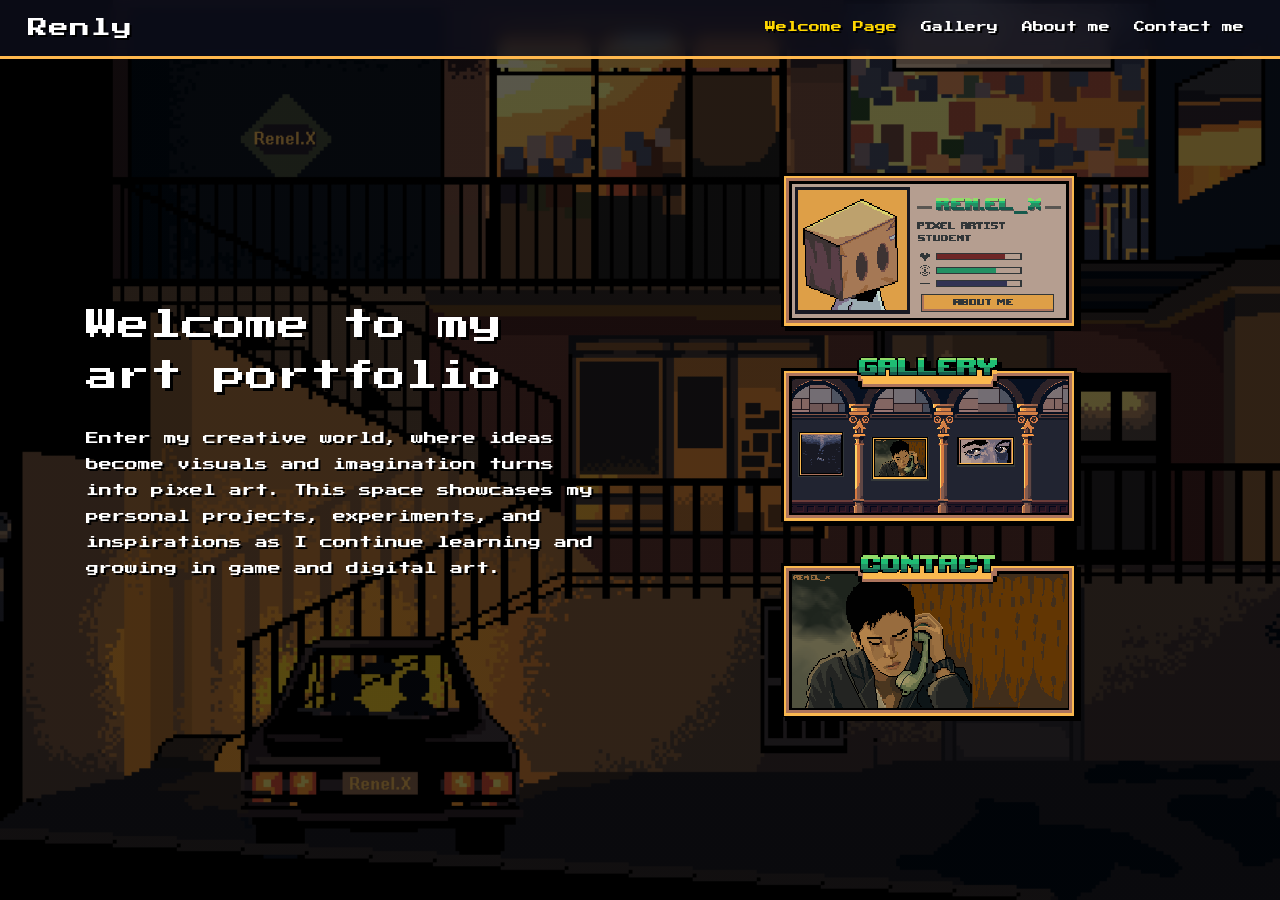
==== index.html @ 7bf1acfa "Beautify and make portfolio responsive; add missing contact page Co-Authored-By: Devin AI <158243242" ====
<!doctype html>
<html lang="en">

<head>
  <meta charset="utf-8">
  <meta name="viewport" content="width=device-width, initial-scale=1">
  <title>Pixel Portfolio</title>

  <!-- Bootstrap -->
  <link href="https://cdn.jsdelivr.net/npm/bootstrap@5.3.8/dist/css/bootstrap.min.css" rel="stylesheet">

  <!-- Pixel Font -->
  <link href="https://fonts.googleapis.com/css2?family=Press+Start+2P&display=swap" rel="stylesheet">

  <link rel="stylesheet" href="css/index.css">
</head>

<body>

  <div class="world">

    <!-- NAVBAR -->
    <nav class="navbar navbar-expand-lg navbar-dark sticky-top site-nav px-3">
      <div class="container-fluid">

        <a class="navbar-brand text-white" href="index.html">Renly</a>

        <button class="navbar-toggler" type="button" data-bs-toggle="collapse" data-bs-target="#navbarNav"
          aria-controls="navbarNav" aria-expanded="false" aria-label="Toggle navigation">
          <span class="navbar-toggler-icon"></span>
        </button>

        <div class="collapse navbar-collapse justify-content-end" id="navbarNav">
          <ul class="navbar-nav text-center text-lg-end gap-1 gap-lg-2">
            <li class="nav-item"><a class="nav-link text-white active" aria-current="page" href="index.html">Welcome Page</a></li>
            <li class="nav-item"><a class="nav-link text-white" href="gallery.html">Gallery</a></li>
            <li class="nav-item"><a class="nav-link text-white" href="about.html">About me</a></li>
            <li class="nav-item"><a class="nav-link text-white" href="contact.html">Contact me</a></li>
          </ul>
        </div>

      </div>
    </nav>

    <!-- MAIN CONTENT -->
    <div class="container px-3 px-lg-3 pb-5">

      <div class="row align-items-center justify-content-center hero-row text-center text-lg-start g-4 g-lg-5">

        <!-- LEFT SIDE -->
        <div class="col-12 col-lg-6">
          <h1 class="text-white mb-4">
            Welcome to my art portfolio
          </h1>

          <h6 class="text-white">
            Enter my creative world, where ideas become visuals and imagination turns into pixel art.
            This space showcases my personal projects, experiments, and inspirations as I continue learning
            and growing in game and digital art.
          </h6>
        </div>

        <!-- RIGHT SIDE -->
        <div class="col-12 col-lg-6 text-center">

          <div class="d-flex flex-column align-items-center gap-3">

            <button class="btn menu-btn" id="aboutBtn">
              <img src="Uploads/about me1.gif" class="img-fluid" alt="About Me">
            </button>

            <button class="btn menu-btn" id="galleryBtn">
              <img src="Uploads/Gallery.png" class="img-fluid" alt="Gallery">
            </button>

            <button class="btn menu-btn" id="contactBtn">
              <img src="Uploads/Contact.png" class="img-fluid" alt="Contact">
            </button>

          </div>

        </div>

      </div>
    </div>

  </div>

  <script src="https://cdn.jsdelivr.net/npm/bootstrap@5.3.8/dist/js/bootstrap.bundle.min.js"></script>

  <script>
    document.getElementById("aboutBtn").addEventListener("click", () => {
      window.location.href = "about.html";
    });

    document.getElementById("galleryBtn").addEventListener("click", () => {
      window.location.href = "gallery.html";
    });

    document.getElementById("contactBtn").addEventListener("click", () => {
      window.location.href = "contact.html";
    });
  </script>

</body>

</html>
---- css/index.css ----
body {
  margin: 0;
  padding: 0;
  font-family: "Press Start 2P", monospace;
}

/* BACKGROUND */
.world {
  min-height: 100vh;
  background:
    linear-gradient(rgba(0, 0, 0, 0.65), rgba(0, 0, 0, 0.65)),
    url("../Uploads/index-bg.png") no-repeat center center fixed;
  background-size: cover;
}

/* NAVBAR */
.site-nav {
  background: rgba(15, 17, 30, 0.7);
  backdrop-filter: blur(8px);
  border-bottom: 3px solid #ffb84d;
}

.navbar-brand {
  text-shadow: 2px 2px black;
  letter-spacing: 1px;
}

.nav-link {
  font-size: 11px;
  text-shadow: 2px 2px black;
  transition: color 0.2s ease;
}

.nav-link:hover,
.nav-link.active {
  color: #ffd700 !important;
}

/* HERO LAYOUT */
.hero-row {
  min-height: calc(100vh - 80px);
  padding-top: 1.5rem;
  padding-bottom: 1.5rem;
}

/* TITLE */
h1 {
  font-size: clamp(1.4rem, 4vw, 2rem);
  line-height: 1.6;
  color: white;
  text-shadow: 3px 3px black;
  animation: fadeIn 1.2s ease-in-out;
}

/* TEXT */
h6 {
  line-height: 2;
  font-size: clamp(10px, 1.4vw, 13px);
  color: #e6e8f5;
  text-shadow: 2px 2px black;
  animation: fadeIn 1.6s ease-in-out;
}

/* MENU BUTTONS */
.menu-btn {
  display: block;
  width: 100%;
  max-width: 320px;
  margin: auto;
  border: none;
  background: transparent;
  transition: transform 0.2s ease;
}

/* BUTTON IMAGES */
.menu-btn img {
  width: 100%;
  height: auto;
  image-rendering: pixelated;
  filter: drop-shadow(4px 4px 0px black);
  transition: transform 0.2s ease, filter 0.2s ease;
}

/* HOVER EFFECT */
.menu-btn:hover img {
  transform: scale(1.08);
  filter: drop-shadow(0px 0px 12px white);
}

/* CLICK EFFECT */
.menu-btn:active img {
  transform: scale(0.95);
}

/* ANIMATION */
@keyframes fadeIn {
  from {
    opacity: 0;
    transform: translateY(10px);
  }
  to {
    opacity: 1;
    transform: translateY(0);
  }
}

/* RESPONSIVE */
@media (max-width: 991.98px) {
  .menu-btn {
    max-width: 280px;
  }

  .hero-row {
    min-height: auto;
    padding-top: 2.5rem;
  }
}

@media (max-width: 575.98px) {
  .nav-link {
    font-size: 12px;
  }

  .menu-btn {
    max-width: 240px;
  }
}
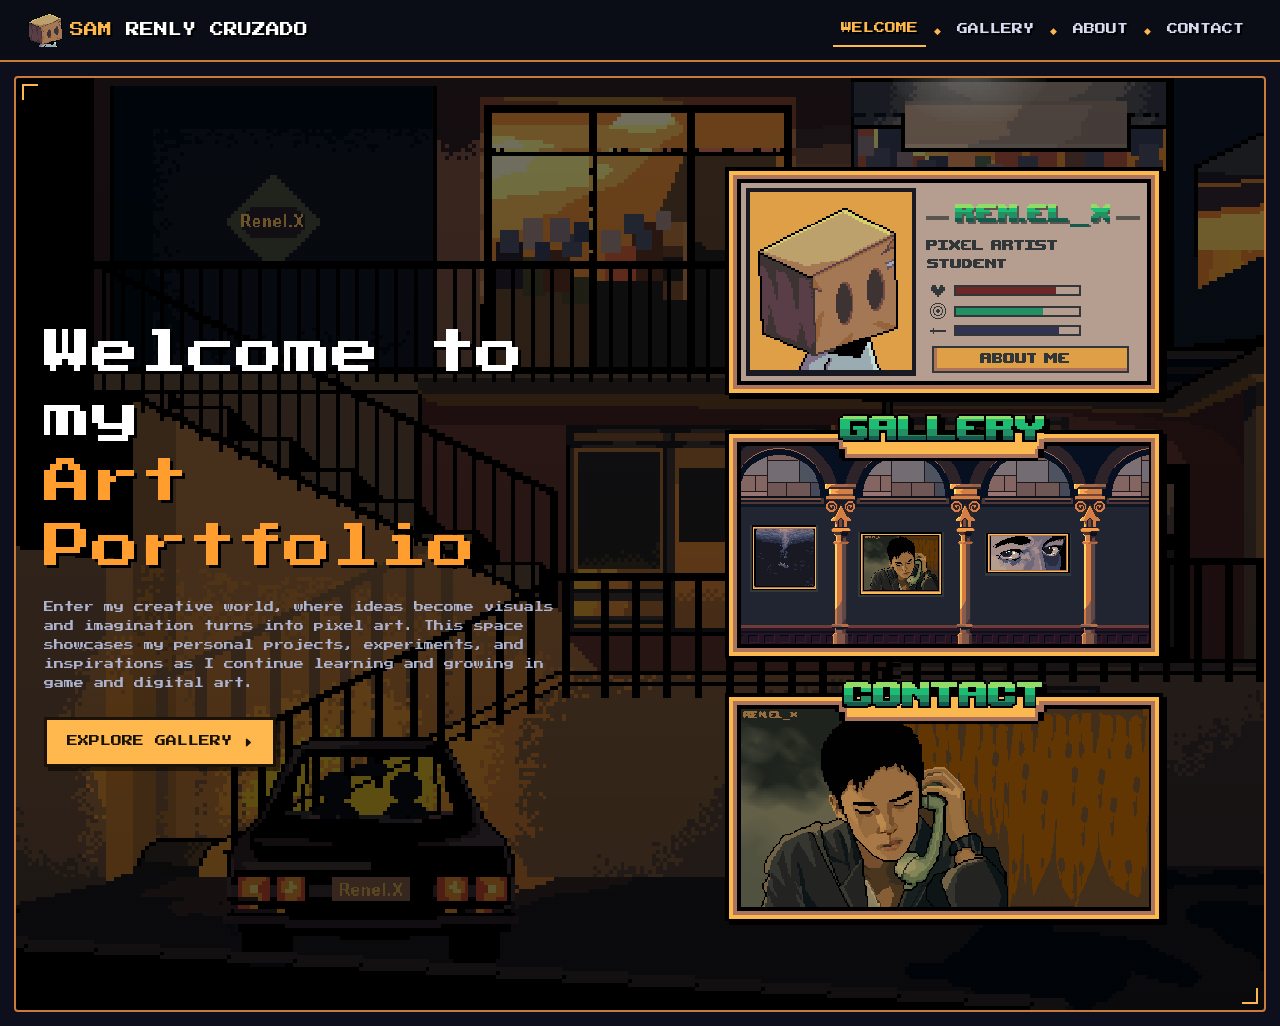
==== commit 3ce49e01: "updated files" ====
--- a/index.html
+++ b/index.html
@@ -8,7 +8,8 @@
 
   <!-- Bootstrap -->
   <link href="https://cdn.jsdelivr.net/npm/bootstrap@5.3.8/dist/css/bootstrap.min.css" rel="stylesheet">
-
+  <!-- Bootstrap Icons -->
+  <link href="https://cdn.jsdelivr.net/npm/bootstrap-icons@1.11.3/font/bootstrap-icons.css" rel="stylesheet">
   <!-- Pixel Font -->
   <link href="https://fonts.googleapis.com/css2?family=Press+Start+2P&display=swap" rel="stylesheet">
 
@@ -17,91 +18,75 @@
 
 <body>
 
-  <div class="world">
+  <!-- ===================== NAVBAR ===================== -->
+  <nav class="navbar navbar-expand-lg navbar-dark site-nav px-3">
+    <div class="container-fluid">
+      <a class="navbar-brand d-flex align-items-center gap-2" href="index.html">
+        <img src="Uploads/Charactersmol.gif" class="brand-sprite" alt="">
+        <span><span class="accent">SAM</span> RENLY CRUZADO</span>
+      </a>
 
-    <!-- NAVBAR -->
-    <nav class="navbar navbar-expand-lg navbar-dark sticky-top site-nav px-3">
-      <div class="container-fluid">
+      <button class="navbar-toggler" type="button" data-bs-toggle="collapse" data-bs-target="#nav" aria-controls="nav"
+        aria-expanded="false" aria-label="Toggle navigation">
+        <span class="navbar-toggler-icon"></span>
+      </button>
 
-        <a class="navbar-brand text-white" href="index.html">Renly</a>
+      <div class="collapse navbar-collapse justify-content-end" id="nav">
+        <ul class="navbar-nav align-items-lg-center gap-2 text-center">
+          <li class="nav-item"><a class="nav-link active" aria-current="page" href="index.html">WELCOME</a></li>
+          <li class="nav-sep d-none d-lg-block">◆</li>
+          <li class="nav-item"><a class="nav-link" href="gallery.html">GALLERY</a></li>
+          <li class="nav-sep d-none d-lg-block">◆</li>
+          <li class="nav-item"><a class="nav-link" href="about.html">ABOUT</a></li>
+          <li class="nav-sep d-none d-lg-block">◆</li>
+          <li class="nav-item"><a class="nav-link" href="#contact">CONTACT</a></li>
+        </ul>
+      </div>
+    </div>
+  </nav>
 
-        <button class="navbar-toggler" type="button" data-bs-toggle="collapse" data-bs-target="#navbarNav"
-          aria-controls="navbarNav" aria-expanded="false" aria-label="Toggle navigation">
-          <span class="navbar-toggler-icon"></span>
-        </button>
+  <!-- ===================== HERO ===================== -->
+  <section class="section hero">
+    <div class="row align-items-center min-vh-100 g-4 text-center text-lg-start">
 
-        <div class="collapse navbar-collapse justify-content-end" id="navbarNav">
-          <ul class="navbar-nav text-center text-lg-end gap-1 gap-lg-2">
-            <li class="nav-item"><a class="nav-link text-white active" aria-current="page" href="index.html">Welcome Page</a></li>
-            <li class="nav-item"><a class="nav-link text-white" href="gallery.html">Gallery</a></li>
-            <li class="nav-item"><a class="nav-link text-white" href="about.html">About me</a></li>
-            <li class="nav-item"><a class="nav-link text-white" href="contact.html">Contact me</a></li>
-          </ul>
-        </div>
+      <!-- LEFT SIDE -->
+      <div class="col-12 col-lg-6">
+        <h1>
+          <span class="welcome-label">Welcome to my</span>
+          <span class="title-accent">Art Portfolio</span>
+        </h1>
+        <p class="small-text mb-4" style="max-width:520px;">
+          Enter my creative world, where ideas become visuals and imagination turns into pixel art.
+          This space showcases my personal projects, experiments, and inspirations as I continue learning
+          and growing in game and digital art.
+        </p>
+        <a href="gallery.html" class="pixel-btn">EXPLORE GALLERY <i class="bi bi-caret-right-fill"></i></a>
+      </div>
 
-      </div>
-    </nav>
+      <!-- RIGHT SIDE — menu buttons -->
+      <div class="col-12 col-lg-6">
+        <div class="d-flex flex-column align-items-center gap-3">
 
-    <!-- MAIN CONTENT -->
-    <div class="container px-3 px-lg-3 pb-5">
+          <a href="about.html" class="menu-btn w-75">
+            <img src="Uploads/about me1.gif" class="img-fluid" alt="About Me">
+          </a>
 
-      <div class="row align-items-center justify-content-center hero-row text-center text-lg-start g-4 g-lg-5">
+          <a href="gallery.html" class="menu-btn w-75">
+            <img src="Uploads/Gallery.png" class="img-fluid" alt="Gallery">
+          </a>
 
-        <!-- LEFT SIDE -->
-        <div class="col-12 col-lg-6">
-          <h1 class="text-white mb-4">
-            Welcome to my art portfolio
-          </h1>
-
-          <h6 class="text-white">
-            Enter my creative world, where ideas become visuals and imagination turns into pixel art.
-            This space showcases my personal projects, experiments, and inspirations as I continue learning
-            and growing in game and digital art.
-          </h6>
-        </div>
-
-        <!-- RIGHT SIDE -->
-        <div class="col-12 col-lg-6 text-center">
-
-          <div class="d-flex flex-column align-items-center gap-3">
-
-            <button class="btn menu-btn" id="aboutBtn">
-              <img src="Uploads/about me1.gif" class="img-fluid" alt="About Me">
-            </button>
-
-            <button class="btn menu-btn" id="galleryBtn">
-              <img src="Uploads/Gallery.png" class="img-fluid" alt="Gallery">
-            </button>
-
-            <button class="btn menu-btn" id="contactBtn">
-              <img src="Uploads/Contact.png" class="img-fluid" alt="Contact">
-            </button>
-
-          </div>
+          <a href="contact.html" class="menu-btn w-75">
+            <img src="Uploads/Contact.png" class="img-fluid" alt="Contact">
+          </a>
 
         </div>
+      </div>
 
-      </div>
     </div>
-
-  </div>
+  </section>
 
   <script src="https://cdn.jsdelivr.net/npm/bootstrap@5.3.8/dist/js/bootstrap.bundle.min.js"></script>
 
-  <script>
-    document.getElementById("aboutBtn").addEventListener("click", () => {
-      window.location.href = "about.html";
-    });
-
-    document.getElementById("galleryBtn").addEventListener("click", () => {
-      window.location.href = "gallery.html";
-    });
-
-    document.getElementById("contactBtn").addEventListener("click", () => {
-      window.location.href = "contact.html";
-    });
-  </script>
-
 </body>
 
-</html>+</html>
--- a/css/index.css
+++ b/css/index.css
@@ -1,127 +1,162 @@
+:root {
+  --bg: #0d0f1c;
+  --panel: #141826;
+  --panel-2: #161a2b;
+  --ink: #e9ebf7;
+  --muted: #aeb4d0;
+  --accent: #ff9d2f;
+  --accent-2: #ffb84d;
+  --gold: #d98a3d;
+  --line: #c97b3a;
+}
+
+* { box-sizing: border-box; }
+
 body {
   margin: 0;
   padding: 0;
   font-family: "Press Start 2P", monospace;
+  background: var(--bg);
+  color: var(--ink);
+  image-rendering: pixelated;
 }
 
-/* BACKGROUND */
-.world {
-  min-height: 100vh;
-  background:
-    linear-gradient(rgba(0, 0, 0, 0.65), rgba(0, 0, 0, 0.65)),
-    url("../Uploads/index-bg.png") no-repeat center center fixed;
-  background-size: cover;
+img { image-rendering: pixelated; }
+
+/* ---- Generic pixel panel with corner brackets ---- */
+.section {
+  position: relative;
+  margin: 14px;
+  padding: 28px;
+  border: 2px solid var(--line);
+  background: var(--panel);
+  border-radius: 4px;
 }
 
-/* NAVBAR */
+.section::before,
+.section::after {
+  content: "";
+  position: absolute;
+  width: 16px;
+  height: 16px;
+  border: 2px solid var(--accent-2);
+}
+.section::before { top: 6px; left: 6px; border-right: 0; border-bottom: 0; }
+.section::after { bottom: 6px; right: 6px; border-left: 0; border-top: 0; }
+
+/* ---- NAVBAR ---- */
 .site-nav {
-  background: rgba(15, 17, 30, 0.7);
-  backdrop-filter: blur(8px);
-  border-bottom: 3px solid #ffb84d;
+  background: #0a0c16;
+  border-bottom: 2px solid var(--line);
+}
+.brand-sprite { width: 34px; height: 34px; }
+.navbar-brand {
+  font-size: 14px;
+  text-shadow: 2px 2px #000;
+}
+.navbar-brand .accent { color: var(--accent-2); }
+.site-nav .nav-link {
+  font-size: 11px;
+  color: #d7dbf0 !important;
+  text-shadow: 2px 2px #000;
+  position: relative;
+}
+.site-nav .nav-link:hover { color: var(--accent-2) !important; }
+.site-nav .nav-link.active {
+  color: var(--accent-2) !important;
+  border-bottom: 2px solid var(--accent-2);
+}
+.nav-sep { color: var(--accent-2); align-self: center; font-size: 9px; }
+
+/* ---- Pixel Buttons ---- */
+.pixel-btn {
+  display: inline-flex;
+  align-items: center;
+  gap: 10px;
+  font-family: "Press Start 2P", monospace;
+  font-size: 11px;
+  color: #1a1206;
+  background: var(--accent-2);
+  border: 3px solid #1a1206;
+  padding: 14px 20px;
+  text-decoration: none;
+  box-shadow: 4px 4px 0 #00000080;
+  transition: transform .12s ease, box-shadow .12s ease, background .2s ease;
+}
+.pixel-btn:hover { background: #ffd479; transform: translate(-2px,-2px); box-shadow: 6px 6px 0 #00000080; color:#1a1206; }
+.pixel-btn:active { transform: translate(2px,2px); box-shadow: 1px 1px 0 #00000080; }
+
+/* ---- HERO ---- */
+.hero {
+  background:
+    linear-gradient(rgba(0,0,0,0.55), rgba(0,0,0,0.65)),
+    url("../Uploads/index-bg.png") no-repeat center center;
+  background-size: cover;
+  border-color: var(--line);
 }
 
-.navbar-brand {
-  text-shadow: 2px 2px black;
-  letter-spacing: 1px;
+.hero h1 {
+  font-size: clamp(1.6rem, 4.5vw, 3rem);
+  line-height: 1.35;
+  margin: 0 0 18px;
+  text-shadow: 3px 3px #000;
+  color: #fff;
+}
+.hero .welcome-label {
+  display: block;
+  color: #fff;
+}
+.hero .title-accent {
+  display: block;
+  color: var(--accent);
 }
 
-.nav-link {
-  font-size: 11px;
-  text-shadow: 2px 2px black;
-  transition: color 0.2s ease;
+.small-text {
+  font-size: 10px;
+  line-height: 1.9;
+  color: var(--muted);
 }
 
-.nav-link:hover,
-.nav-link.active {
-  color: #ffd700 !important;
-}
-
-/* HERO LAYOUT */
-.hero-row {
-  min-height: calc(100vh - 80px);
-  padding-top: 1.5rem;
-  padding-bottom: 1.5rem;
-}
-
-/* TITLE */
-h1 {
-  font-size: clamp(1.4rem, 4vw, 2rem);
-  line-height: 1.6;
-  color: white;
-  text-shadow: 3px 3px black;
-  animation: fadeIn 1.2s ease-in-out;
-}
-
-/* TEXT */
-h6 {
-  line-height: 2;
-  font-size: clamp(10px, 1.4vw, 13px);
-  color: #e6e8f5;
-  text-shadow: 2px 2px black;
-  animation: fadeIn 1.6s ease-in-out;
-}
-
-/* MENU BUTTONS */
+/* ---- MENU BUTTONS ---- */
 .menu-btn {
   display: block;
-  width: 100%;
-  max-width: 320px;
-  margin: auto;
   border: none;
   background: transparent;
+  text-decoration: none;
   transition: transform 0.2s ease;
 }
 
-/* BUTTON IMAGES */
 .menu-btn img {
   width: 100%;
   height: auto;
-  image-rendering: pixelated;
-  filter: drop-shadow(4px 4px 0px black);
+  filter: drop-shadow(4px 4px 0px #000);
   transition: transform 0.2s ease, filter 0.2s ease;
 }
 
-/* HOVER EFFECT */
 .menu-btn:hover img {
   transform: scale(1.08);
-  filter: drop-shadow(0px 0px 12px white);
+  filter: drop-shadow(0px 0px 12px var(--accent-2));
 }
 
-/* CLICK EFFECT */
 .menu-btn:active img {
   transform: scale(0.95);
 }
 
-/* ANIMATION */
+/* ---- ANIMATION ---- */
 @keyframes fadeIn {
-  from {
-    opacity: 0;
-    transform: translateY(10px);
-  }
-  to {
-    opacity: 1;
-    transform: translateY(0);
-  }
+  from { opacity: 0; transform: translateY(10px); }
+  to   { opacity: 1; transform: translateY(0); }
 }
 
-/* RESPONSIVE */
-@media (max-width: 991.98px) {
-  .menu-btn {
-    max-width: 280px;
-  }
-
-  .hero-row {
-    min-height: auto;
-    padding-top: 2.5rem;
-  }
+.hero h1,
+.hero .small-text {
+  animation: fadeIn 1.5s ease-in-out;
 }
 
+/* ---- RESPONSIVE ---- */
+@media (max-width: 991.98px) {
+  .section { padding: 20px; }
+}
 @media (max-width: 575.98px) {
-  .nav-link {
-    font-size: 12px;
-  }
-
-  .menu-btn {
-    max-width: 240px;
-  }
+  .section { margin: 8px; padding: 16px; }
 }
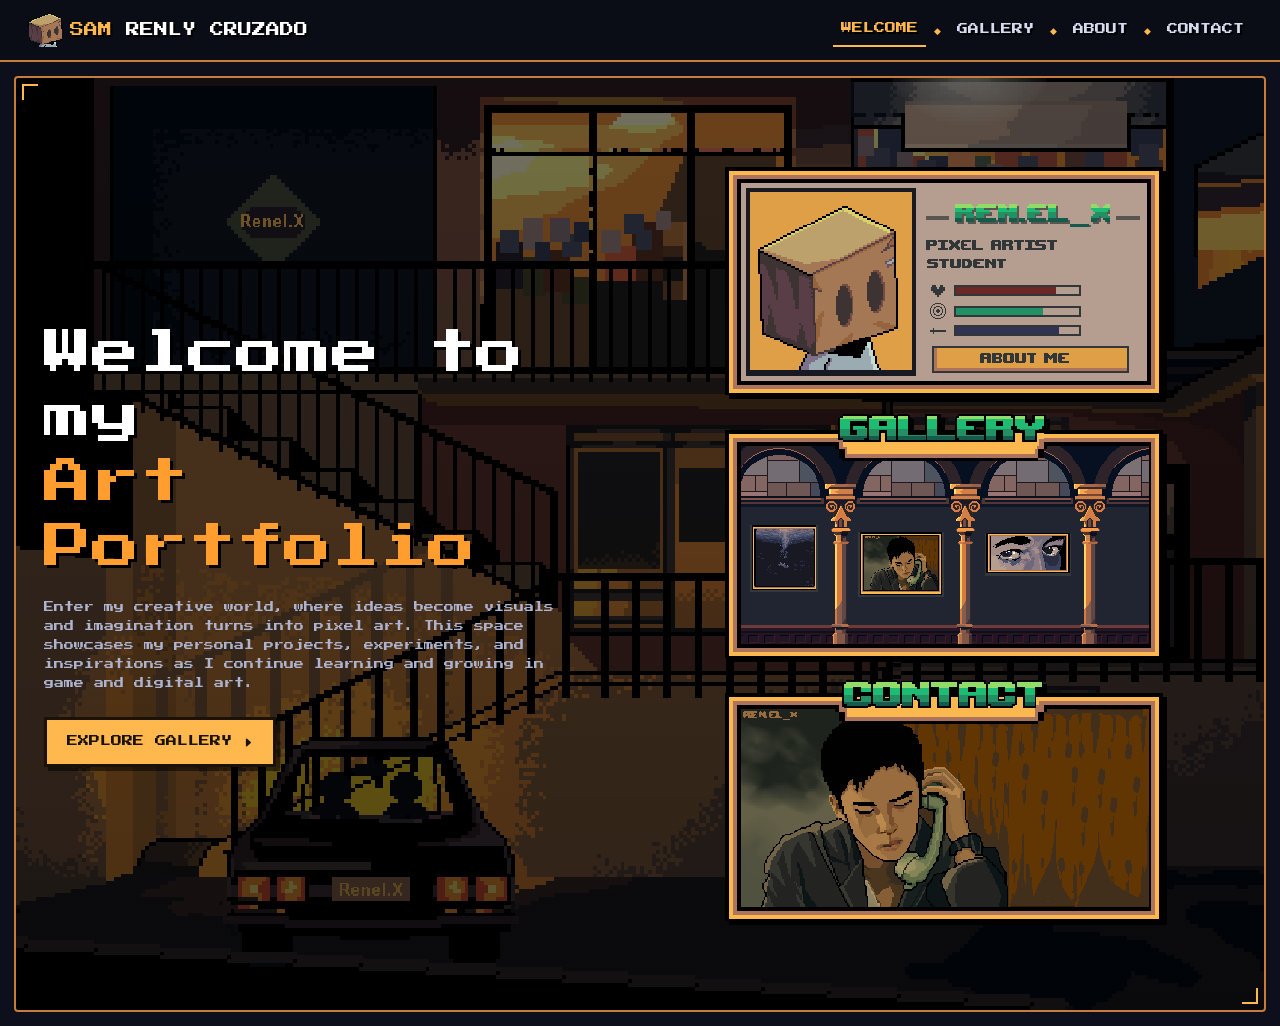
==== commit ce1cf4c3: "Add contact page with EmailJS integration for email delivery Co-Authored-By: Devin AI <158243242+dev" ====
--- a/index.html
+++ b/index.html
@@ -39,7 +39,7 @@
           <li class="nav-sep d-none d-lg-block">◆</li>
           <li class="nav-item"><a class="nav-link" href="about.html">ABOUT</a></li>
           <li class="nav-sep d-none d-lg-block">◆</li>
-          <li class="nav-item"><a class="nav-link" href="#contact">CONTACT</a></li>
+          <li class="nav-item"><a class="nav-link" href="contact.html">CONTACT</a></li>
         </ul>
       </div>
     </div>
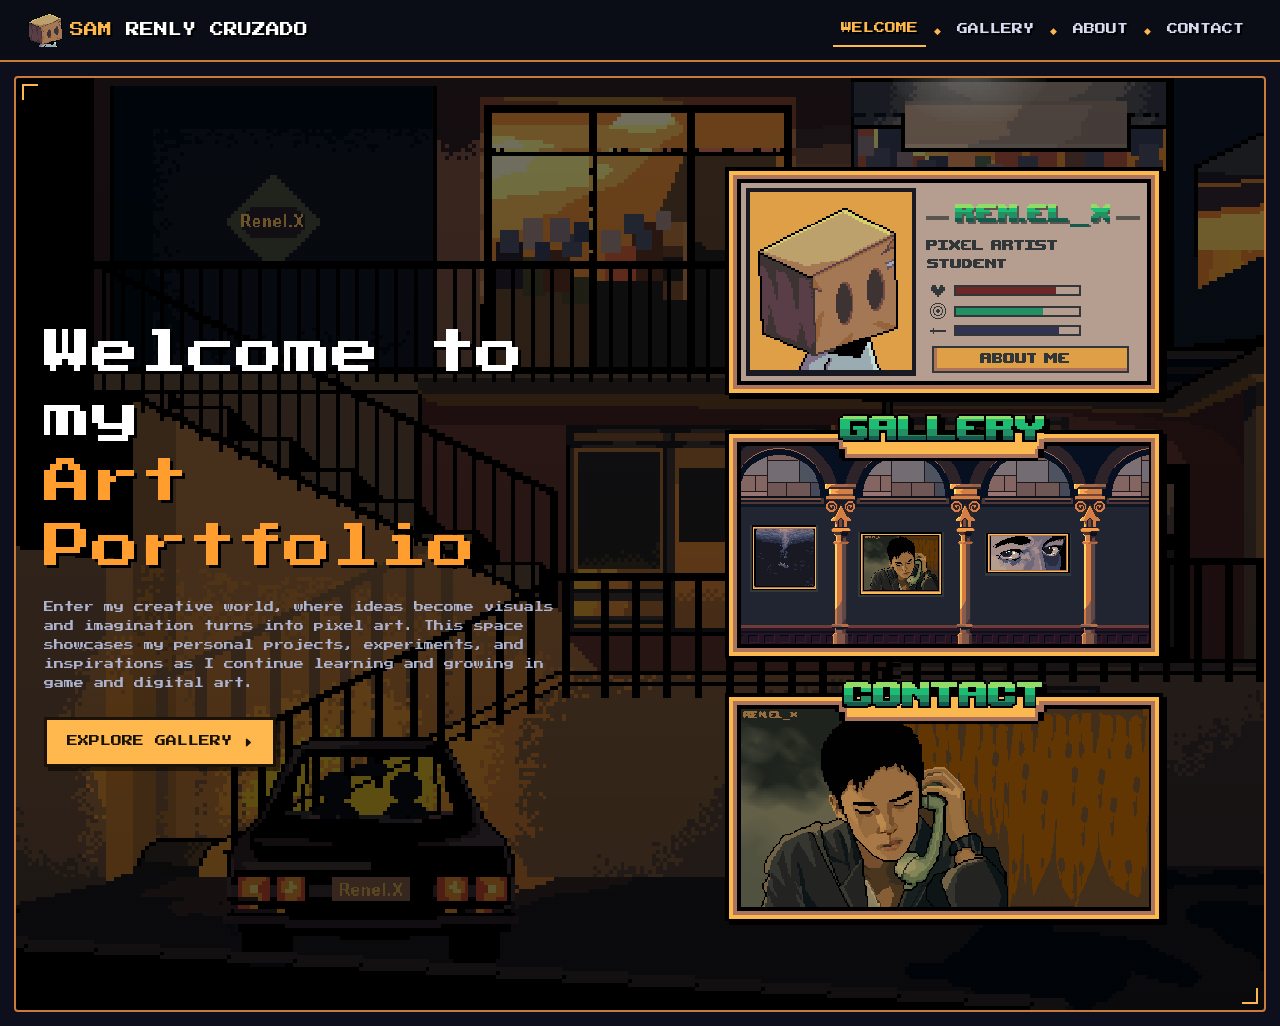
==== commit 73f37624: "Final Output" ====
--- a/index.html
+++ b/index.html
@@ -6,11 +6,11 @@
   <meta name="viewport" content="width=device-width, initial-scale=1">
   <title>Pixel Portfolio</title>
 
-  <!-- Bootstrap -->
+
   <link href="https://cdn.jsdelivr.net/npm/bootstrap@5.3.8/dist/css/bootstrap.min.css" rel="stylesheet">
-  <!-- Bootstrap Icons -->
+
   <link href="https://cdn.jsdelivr.net/npm/bootstrap-icons@1.11.3/font/bootstrap-icons.css" rel="stylesheet">
-  <!-- Pixel Font -->
+
   <link href="https://fonts.googleapis.com/css2?family=Press+Start+2P&display=swap" rel="stylesheet">
 
   <link rel="stylesheet" href="css/index.css">
@@ -18,7 +18,7 @@
 
 <body>
 
-  <!-- ===================== NAVBAR ===================== -->
+
   <nav class="navbar navbar-expand-lg navbar-dark site-nav px-3">
     <div class="container-fluid">
       <a class="navbar-brand d-flex align-items-center gap-2" href="index.html">
@@ -45,11 +45,9 @@
     </div>
   </nav>
 
-  <!-- ===================== HERO ===================== -->
   <section class="section hero">
     <div class="row align-items-center min-vh-100 g-4 text-center text-lg-start">
 
-      <!-- LEFT SIDE -->
       <div class="col-12 col-lg-6">
         <h1>
           <span class="welcome-label">Welcome to my</span>
@@ -63,7 +61,7 @@
         <a href="gallery.html" class="pixel-btn">EXPLORE GALLERY <i class="bi bi-caret-right-fill"></i></a>
       </div>
 
-      <!-- RIGHT SIDE — menu buttons -->
+  
       <div class="col-12 col-lg-6">
         <div class="d-flex flex-column align-items-center gap-3">
 
--- a/css/index.css
+++ b/css/index.css
@@ -23,7 +23,7 @@
 
 img { image-rendering: pixelated; }
 
-/* ---- Generic pixel panel with corner brackets ---- */
+
 .section {
   position: relative;
   margin: 14px;
@@ -44,7 +44,7 @@
 .section::before { top: 6px; left: 6px; border-right: 0; border-bottom: 0; }
 .section::after { bottom: 6px; right: 6px; border-left: 0; border-top: 0; }
 
-/* ---- NAVBAR ---- */
+
 .site-nav {
   background: #0a0c16;
   border-bottom: 2px solid var(--line);
@@ -68,7 +68,7 @@
 }
 .nav-sep { color: var(--accent-2); align-self: center; font-size: 9px; }
 
-/* ---- Pixel Buttons ---- */
+
 .pixel-btn {
   display: inline-flex;
   align-items: center;
@@ -86,7 +86,6 @@
 .pixel-btn:hover { background: #ffd479; transform: translate(-2px,-2px); box-shadow: 6px 6px 0 #00000080; color:#1a1206; }
 .pixel-btn:active { transform: translate(2px,2px); box-shadow: 1px 1px 0 #00000080; }
 
-/* ---- HERO ---- */
 .hero {
   background:
     linear-gradient(rgba(0,0,0,0.55), rgba(0,0,0,0.65)),
@@ -117,7 +116,7 @@
   color: var(--muted);
 }
 
-/* ---- MENU BUTTONS ---- */
+
 .menu-btn {
   display: block;
   border: none;
@@ -142,7 +141,6 @@
   transform: scale(0.95);
 }
 
-/* ---- ANIMATION ---- */
 @keyframes fadeIn {
   from { opacity: 0; transform: translateY(10px); }
   to   { opacity: 1; transform: translateY(0); }
@@ -153,7 +151,6 @@
   animation: fadeIn 1.5s ease-in-out;
 }
 
-/* ---- RESPONSIVE ---- */
 @media (max-width: 991.98px) {
   .section { padding: 20px; }
 }
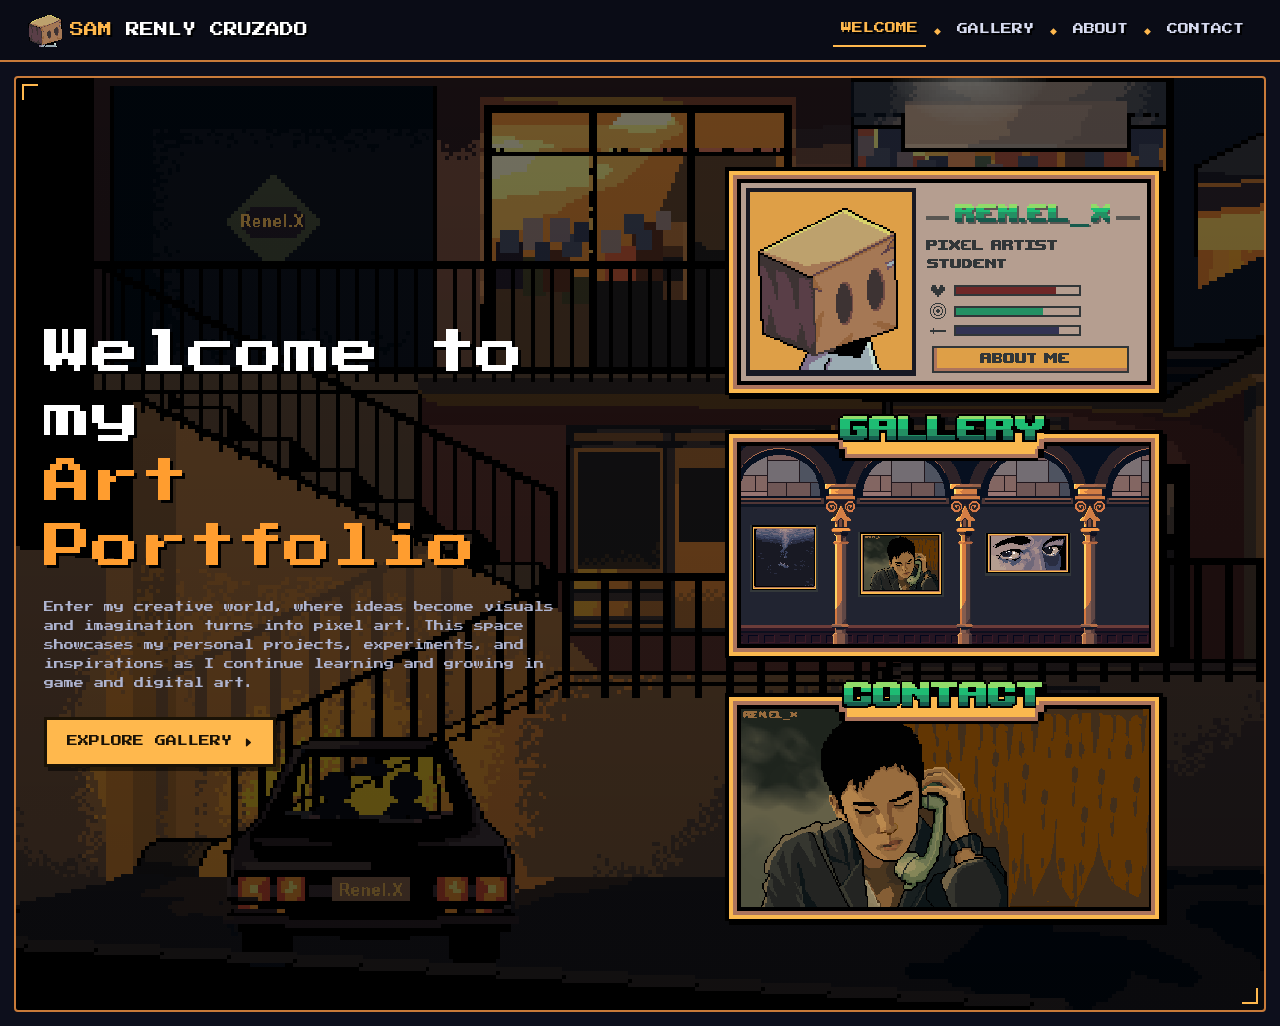
==== commit 81ee6700: "Added favicon" ====
--- a/index.html
+++ b/index.html
@@ -14,6 +14,8 @@
   <link href="https://fonts.googleapis.com/css2?family=Press+Start+2P&display=swap" rel="stylesheet">
 
   <link rel="stylesheet" href="css/index.css">
+  
+    <link rel="icon" type="image/svg" href="Uploads/Charactersmol.gif">
 </head>
 
 <body>
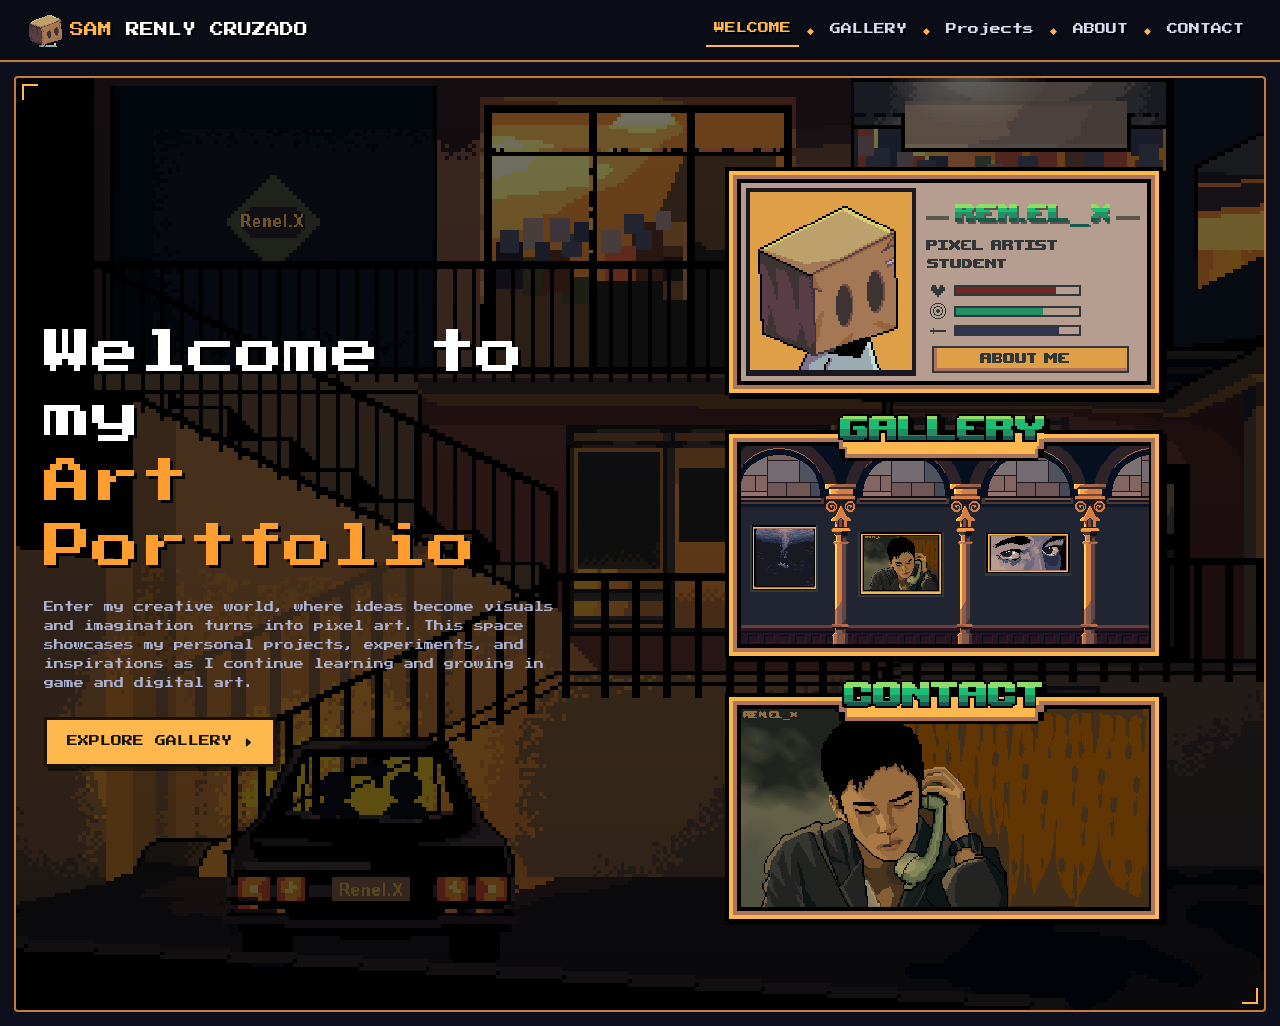
==== commit 7212cbf2: "updated nav" ====
--- a/index.html
+++ b/index.html
@@ -38,6 +38,8 @@
           <li class="nav-item"><a class="nav-link active" aria-current="page" href="index.html">WELCOME</a></li>
           <li class="nav-sep d-none d-lg-block">◆</li>
           <li class="nav-item"><a class="nav-link" href="gallery.html">GALLERY</a></li>
+          <li class="nav-sep d-none d-lg-block">◆</li>
+          <li class="nav-item"><a class="nav-link" href="https://renel-199.github.io/WebDev/Activity1/">Projects</a></li>
           <li class="nav-sep d-none d-lg-block">◆</li>
           <li class="nav-item"><a class="nav-link" href="about.html">ABOUT</a></li>
           <li class="nav-sep d-none d-lg-block">◆</li>
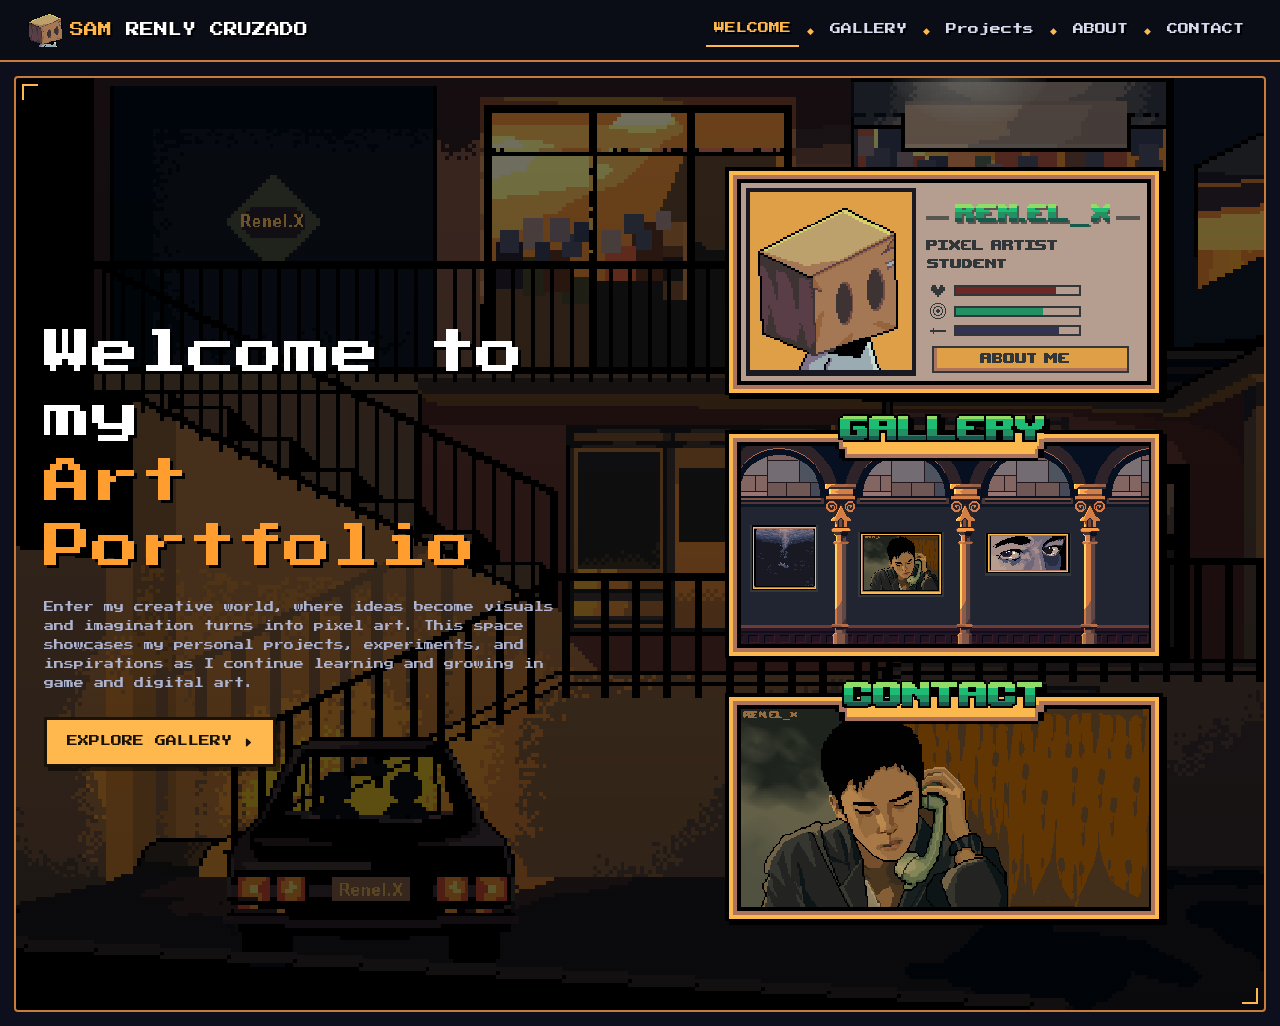
==== commit 0b8b09a2: "fix links" ====
--- a/index.html
+++ b/index.html
@@ -39,7 +39,7 @@
           <li class="nav-sep d-none d-lg-block">◆</li>
           <li class="nav-item"><a class="nav-link" href="gallery.html">GALLERY</a></li>
           <li class="nav-sep d-none d-lg-block">◆</li>
-          <li class="nav-item"><a class="nav-link" href="https://renel-199.github.io/WebDev/Activity1/">Projects</a></li>
+          <li class="nav-item"><a class="nav-link" href="https://renel-199.github.io/WebDev/Activity1/projects.html">Projects</a></li>
           <li class="nav-sep d-none d-lg-block">◆</li>
           <li class="nav-item"><a class="nav-link" href="about.html">ABOUT</a></li>
           <li class="nav-sep d-none d-lg-block">◆</li>
